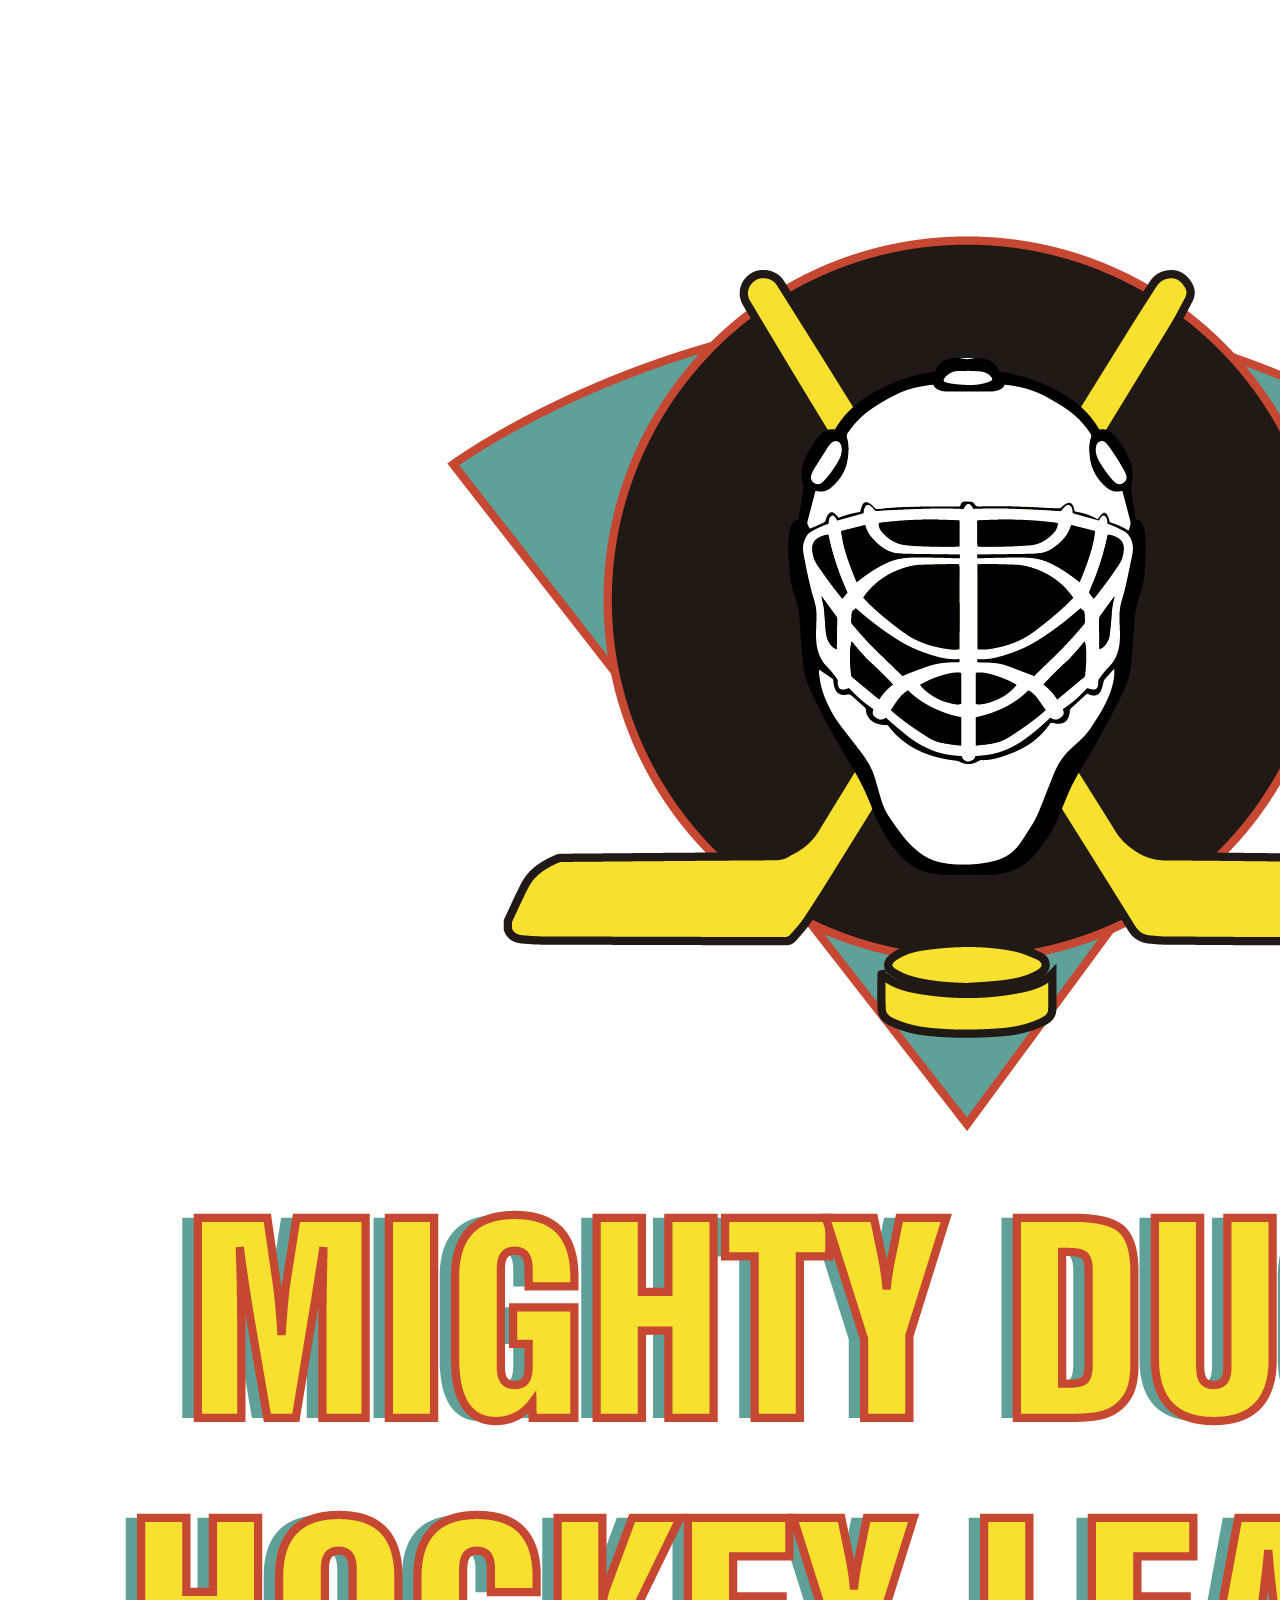
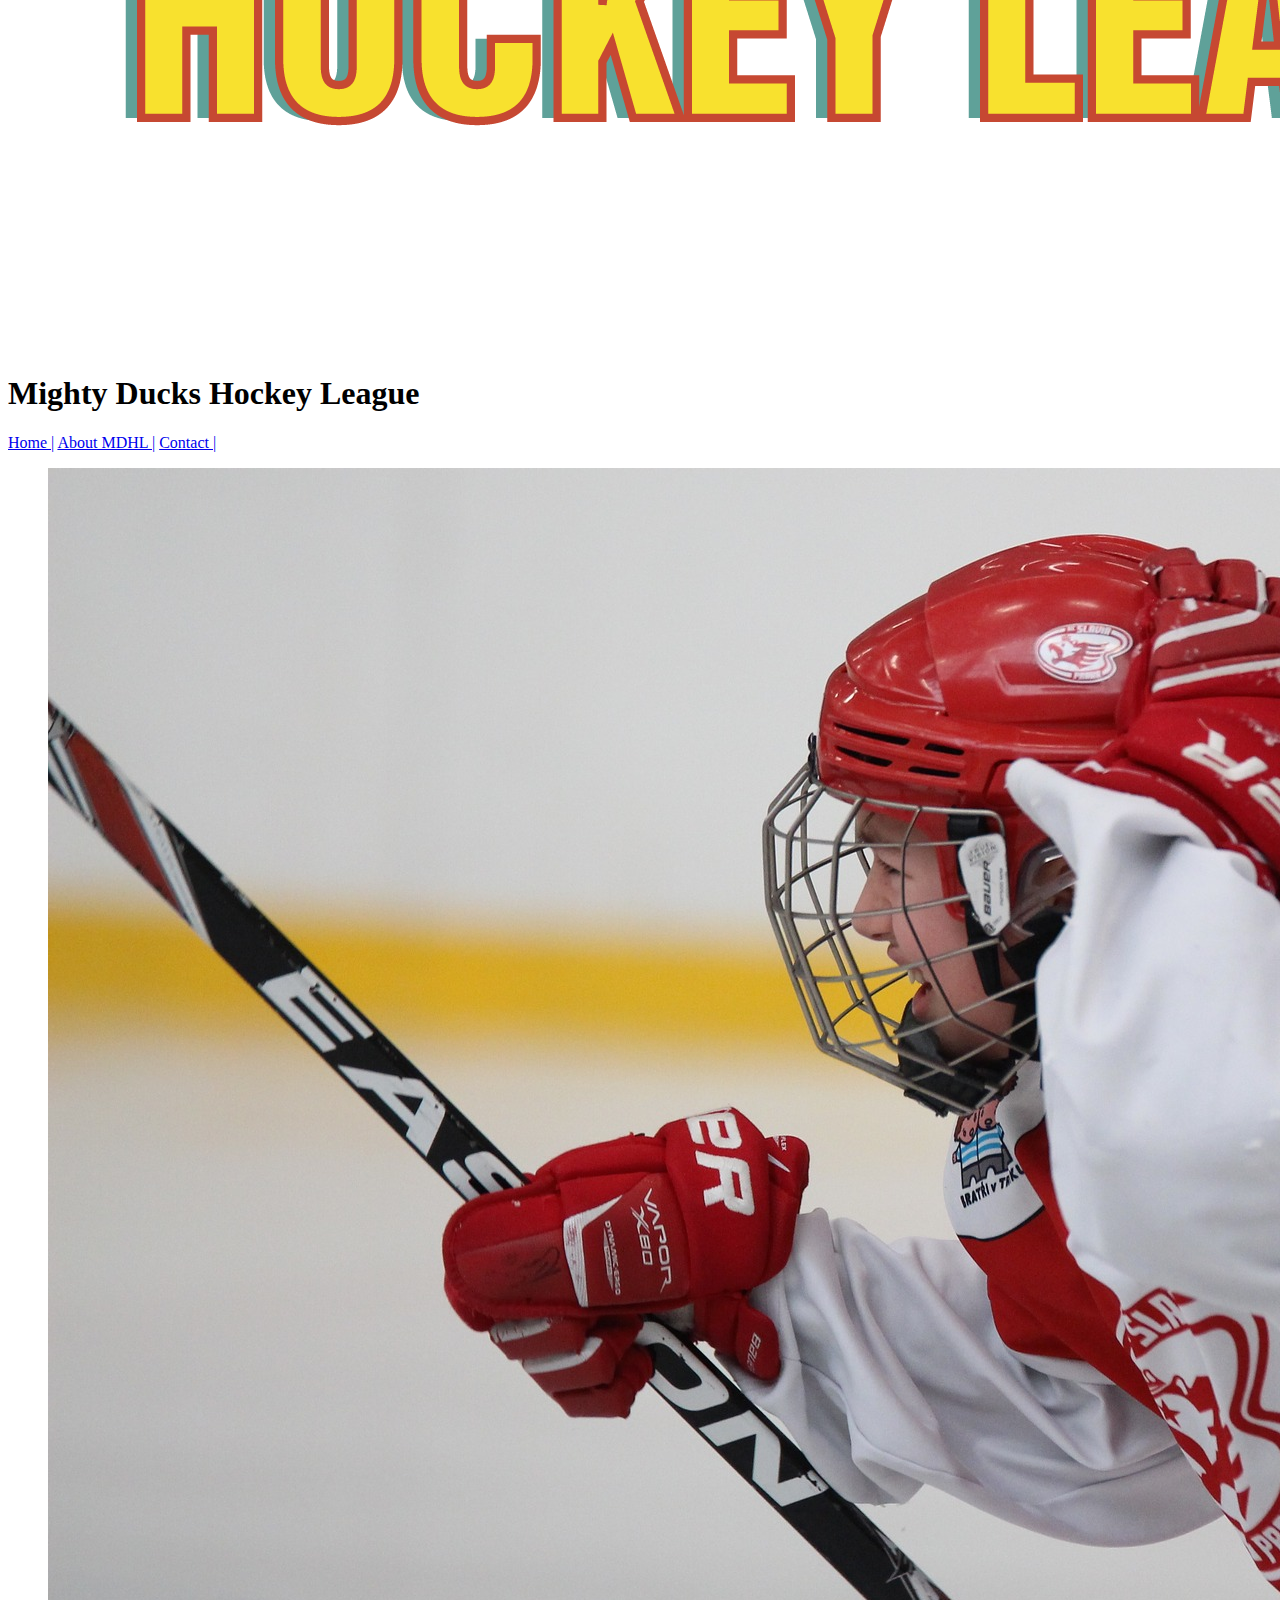
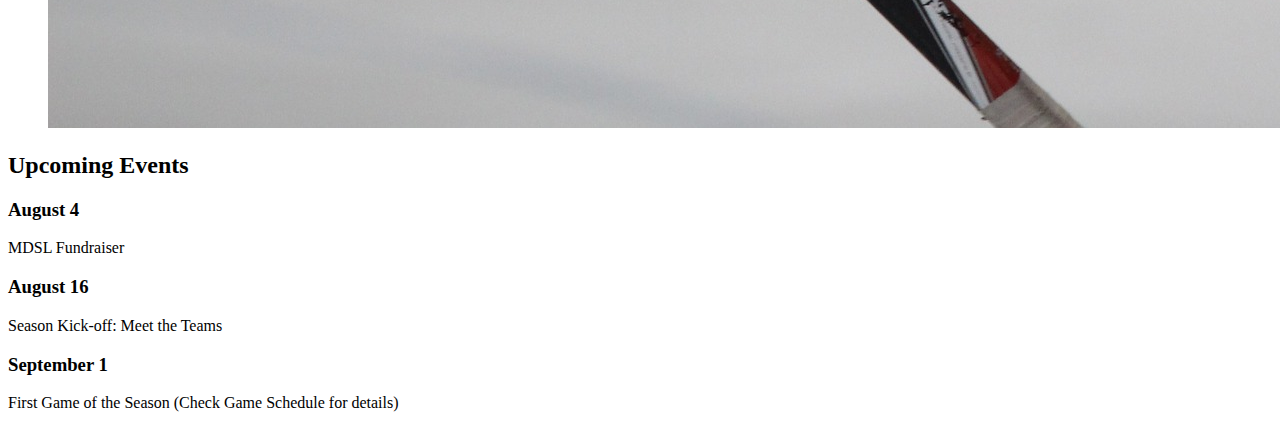
==== index.html @ 6eafa9bc "version 1" ====
<!DOCTYPE html>
<html lang="en">

<head>
    <meta charset="UTF-8">
    <meta http-equiv="X-UA-Compatible" content="IE=edge">
    <meta name="viewport" content="width=device-width, initial-scale=1.0">
    <title>Home</title>
</head>

<body>
    <header>
        <img src="./assets/LogoMightyducks-01.png" alt="Logo">
        <h1>Mighty Ducks Hockey League</h1>
        <nav>
            <a href="index.html">Home |</a>
            <a href="about.html"> About MDHL |</a>
            <a href="contact.html"> Contact |</a>
        </nav>
    </header>
    <main>
        <figure>
            <img src="./assets/hockey1.jpg" alt="hokey 1">
        </figure>
        <section>
            <h2>Upcoming Events</h2>
            <article>
                <h3> August 4</h3>
                <p> MDSL Fundraiser</p>
            </article>
            <article>
                <h3>August 16</h3>
                <p> Season Kick-off: Meet the Teams</p>
            </article>
            <article>
                <h3>September 1</h3>
                <p> First Game of the Season (Check Game Schedule for details)</p>
            </article>
        </section>
    </main>

</body>

</html>
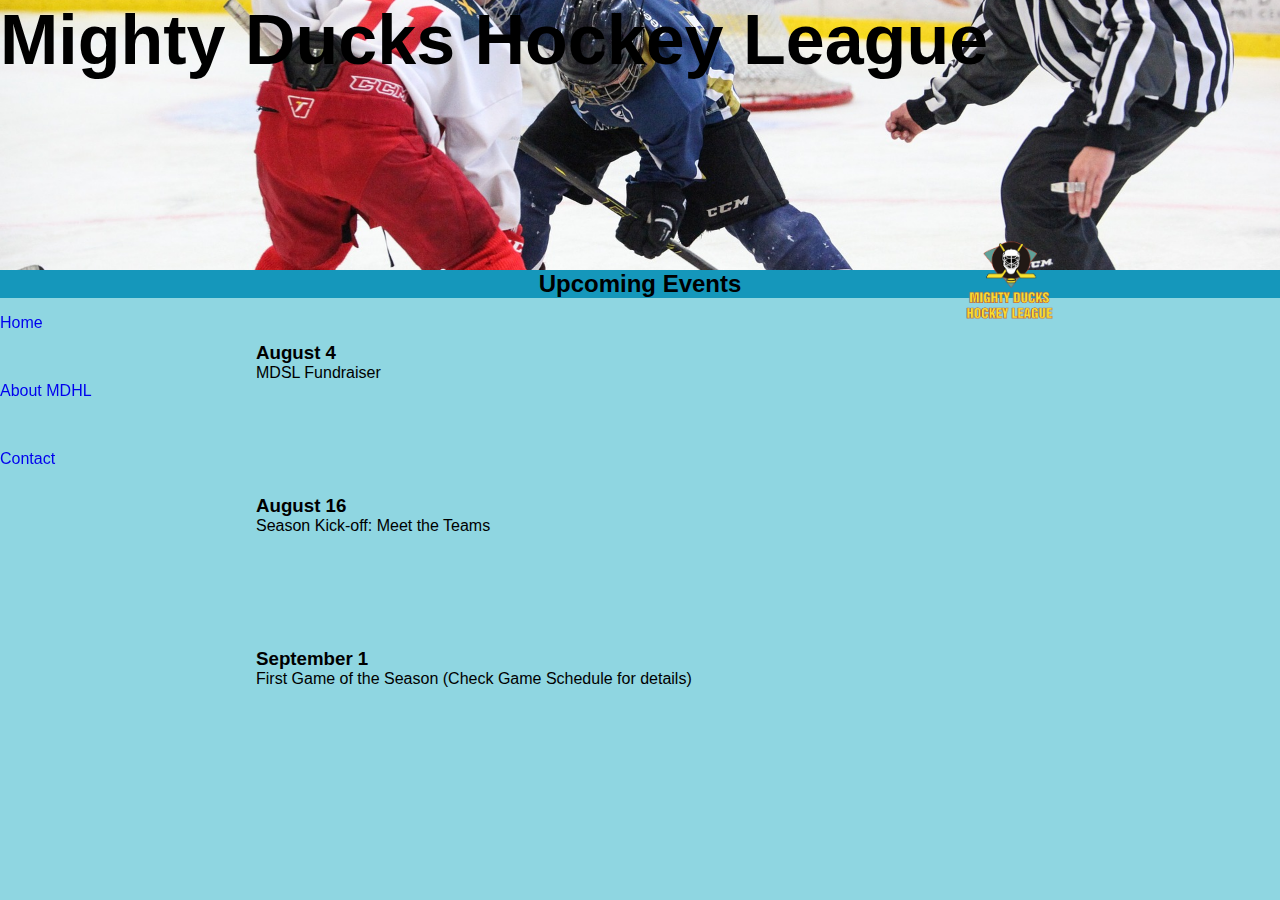
==== commit bc1d7051: "version 2" ====
--- a/index.html
+++ b/index.html
@@ -5,39 +5,39 @@
     <meta charset="UTF-8">
     <meta http-equiv="X-UA-Compatible" content="IE=edge">
     <meta name="viewport" content="width=device-width, initial-scale=1.0">
+    <link rel="stylesheet" href="./style/style.css">
     <title>Home</title>
 </head>
 
 <body>
     <header>
-        <img src="./assets/LogoMightyducks-01.png" alt="Logo">
+        <img  src="./assets/LogoMightyducks-01.png" class="logo" alt="Logo">
         <h1>Mighty Ducks Hockey League</h1>
+        <img src="./assets/design1_image1.jpg" class="img-header" alt="hokey 1">
         <nav>
-            <a href="index.html">Home |</a>
-            <a href="about.html"> About MDHL |</a>
-            <a href="contact.html"> Contact |</a>
+            <a href="index.html">Home</a>
+            <a href="about.html"> About MDHL</a>
+            <a href="contact.html"> Contact</a>
         </nav>
     </header>
     <main>
-        <figure>
-            <img src="./assets/hockey1.jpg" alt="hokey 1">
-        </figure>
-        <section>
-            <h2>Upcoming Events</h2>
-            <article>
+        <section >
+            <h2 class="tittle-section">Upcoming Events</h2>
+            <article class="article1">
                 <h3> August 4</h3>
                 <p> MDSL Fundraiser</p>
             </article>
-            <article>
+            <article class="article2">
                 <h3>August 16</h3>
                 <p> Season Kick-off: Meet the Teams</p>
             </article>
-            <article>
+            <article class="article3">
                 <h3>September 1</h3>
                 <p> First Game of the Season (Check Game Schedule for details)</p>
             </article>
         </section>
     </main>
+    
 
 </body>
 
--- a/style/style.css
+++ b/style/style.css
@@ -0,0 +1,82 @@
+*{
+    margin: 0;
+    padding: 0;  
+    font-family: Arial, Helvetica, sans-serif;
+    
+}
+header{
+   
+    height: 30vh;
+    z-index: 1;  
+    position: sticky;
+    top: 0; 
+    margin-bottom: 155px;  
+    
+}
+
+h1{
+    position: absolute;
+    font-size: 70px;
+}
+
+.logo{
+    height: 100px;
+    width: 100px;
+    padding-right: 15%;
+    display: inline;
+    position: absolute;
+    top:85%;
+    left:75%;
+}
+body{
+    background-color: #8FD6E1;
+}
+
+.img-header{
+    object-fit: cover;
+    width:100%;
+    height:100%;
+}
+
+nav{
+    margin-top: 40px;
+    width: 200px; 
+    position: fixed;
+}
+nav a{
+    display: block;
+    width: 100px;
+    margin-bottom: 50px;
+    text-decoration: none;
+
+}
+
+section{
+    width: 300px;
+}
+
+.tittle-section{
+    position: absolute;
+    top:30%;
+    background-color: #1597BB;
+    width: 100%;
+    text-align: center;
+}
+
+.article1{
+    position: absolute;
+    top: 38%;
+    left: 20%;
+}
+.article2{
+    position: absolute;
+    top: 55%;
+    left: 20%;
+}
+.article3{
+    position: absolute;
+    top: 72%;
+    left: 20%;
+}
+
+
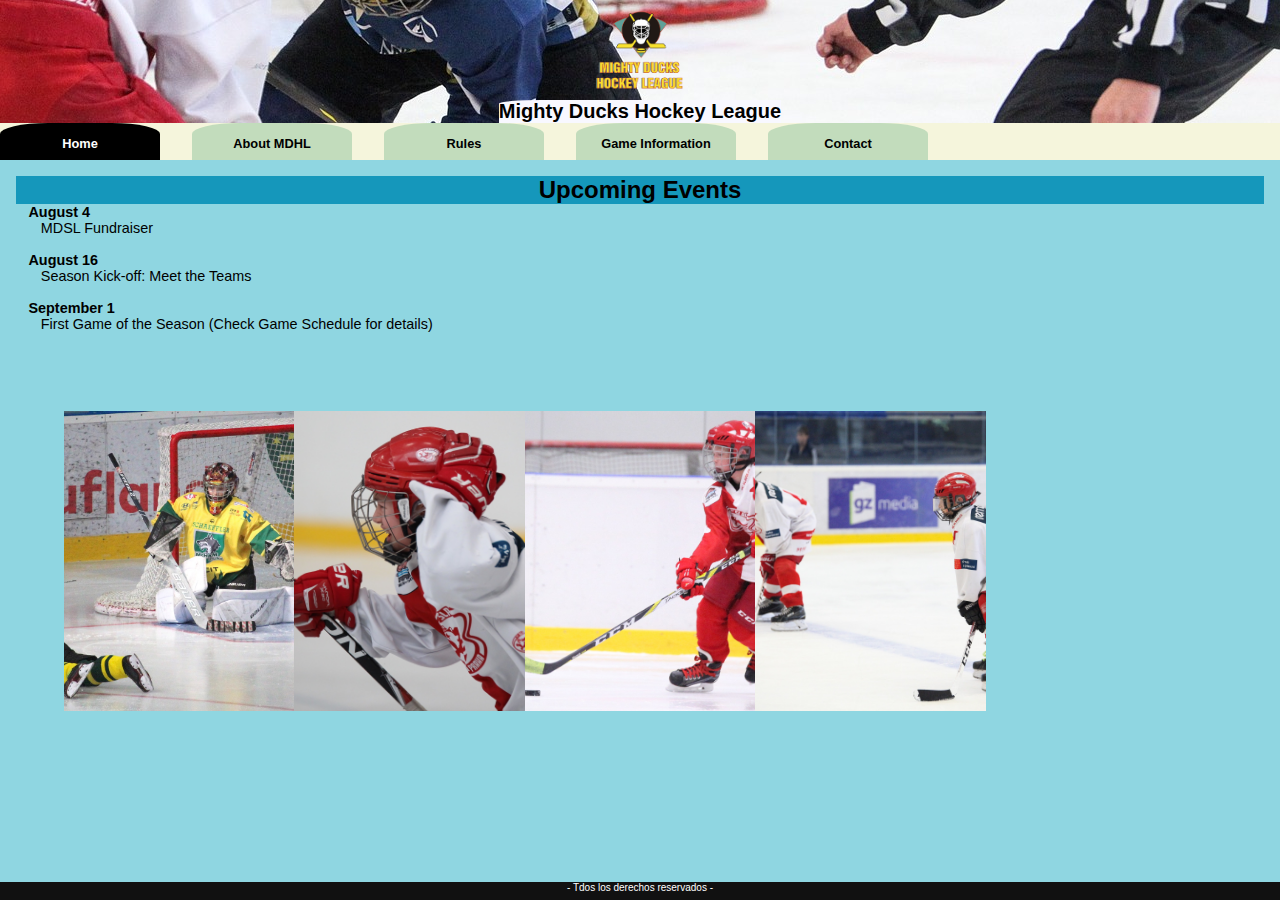
==== commit 49965d01: "version 3" ====
--- a/index.html
+++ b/index.html
@@ -6,38 +6,63 @@
     <meta http-equiv="X-UA-Compatible" content="IE=edge">
     <meta name="viewport" content="width=device-width, initial-scale=1.0">
     <link rel="stylesheet" href="./style/style.css">
+    <link rel="shortcut icon" href="./assets/LogoMightyducks-01.png">
     <title>Home</title>
 </head>
 
 <body>
     <header>
-        <img  src="./assets/LogoMightyducks-01.png" class="logo" alt="Logo">
+
+        <img src="./assets/LogoMightyducks-01.png" class="logo" alt="Logo">
         <h1>Mighty Ducks Hockey League</h1>
-        <img src="./assets/design1_image1.jpg" class="img-header" alt="hokey 1">
-        <nav>
-            <a href="index.html">Home</a>
-            <a href="about.html"> About MDHL</a>
-            <a href="contact.html"> Contact</a>
-        </nav>
     </header>
+    <nav>
+        <a class="active" href="#">Home</a>
+        <a href="about.html"> About MDHL</a>
+        <a href="rules.html"> Rules</a>
+        <a href="gameInfo.html"> Game Information</a>
+        <a href="contact.html"> Contact</a>
+    </nav>
     <main>
-        <section >
+        <section>
             <h2 class="tittle-section">Upcoming Events</h2>
-            <article class="article1">
-                <h3> August 4</h3>
-                <p> MDSL Fundraiser</p>
-            </article>
-            <article class="article2">
-                <h3>August 16</h3>
-                <p> Season Kick-off: Meet the Teams</p>
-            </article>
-            <article class="article3">
-                <h3>September 1</h3>
-                <p> First Game of the Season (Check Game Schedule for details)</p>
-            </article>
+            <dl>
+                <dt>
+                    August 4
+                </dt>
+                <dd>
+                    MDSL Fundraiser
+                </dd>
+                <dt>
+                    August 16
+                </dt>
+                <dd>
+                    Season Kick-off: Meet the Teams
+                </dd>
+                <dt>
+                    September 1
+                </dt>
+                <dd>
+                    First Game of the Season (Check Game Schedule for details)
+                </dd>
+            </dl>
+            
         </section>
+
+        <div class="galeria">
+            <img src="./assets/design1_image2.jpg" alt="">
+            <img src="./assets/hockey1.jpg" alt="">
+            <img src="./assets/hockey2.jpg" alt="">
+            <img src="./assets/hockey3.jpg" alt="">
+            
+            
+        </div>
+
+
     </main>
-    
+<footer>
+    <p>- Tdos los derechos reservados - </p>
+</footer>
 
 </body>
 
--- a/style/style.css
+++ b/style/style.css
@@ -1,82 +1,194 @@
-*{
+* {
     margin: 0;
-    padding: 0;  
-    font-family: Arial, Helvetica, sans-serif;
-    
-}
-header{
-   
-    height: 30vh;
-    z-index: 1;  
-    position: sticky;
-    top: 0; 
-    margin-bottom: 155px;  
-    
+    padding: 0;
+    box-sizing: border-box;
+
+    font-family: sans-serif;
+
+
 }
 
-h1{
-    position: absolute;
-    font-size: 70px;
+header {
+
+   /* height: 20vh;*/
+    display: flex;
+    align-items: center;
+    flex-wrap: wrap;
+    background-image: url(/assets/design1_image1.jpg);
+    background-repeat: no-repeat;
+    background-position: 80%;
+    flex-direction: column;
+
 }
 
-.logo{
+main {
+    height: 70vh;
+   padding: 1rem;
+    display: flex;
+    flex-wrap: wrap;
+    justify-content: center;
+  /*  align-items: center;*/
+
+}
+.galeria{
+    width: 90vw;
+    height: 300px;
+    display: flex;
+}
+
+.galeria img{
+    width: 20%;
+    object-fit: cover;
+    transition: all 1s;
+}
+
+.galeria img:hover{
+    width: 50%;
+}
+
+
+h1 {
+    text-align: center;
+    font-size: 20px;
+    background-color: ghostwhite;
+    border-top-left-radius: 15%;
+}
+
+.logo {
     height: 100px;
     width: 100px;
-    padding-right: 15%;
-    display: inline;
-    position: absolute;
-    top:85%;
-    left:75%;
+
 }
-body{
+
+body {
     background-color: #8FD6E1;
 }
 
-.img-header{
+.img-header {
     object-fit: cover;
-    width:100%;
-    height:100%;
+    width: 100%;
+    height: 100%;
 }
 
-nav{
-    margin-top: 40px;
-    width: 200px; 
-    position: fixed;
+nav {
+    min-height: 3vh;
+    background-color: beige;
+    display: flex;
+    gap: 2rem;
+    /*  padding: 0.5rem;*/
+    flex-wrap: wrap;
+    justify-content: flex-start;
+    align-items: center;
 }
-nav a{
-    display: block;
-    width: 100px;
-    margin-bottom: 50px;
-    text-decoration: none;
+
+.table-game {
+
+    width: 60vw;
+    height: 30vh;
+    border-collapse: collapse;
+    border: 1px solid black;
+    border-radius: 6px;
+    color: rgb(0, 0, 0);
+    font-size: 20px;
 
 }
 
-section{
-    width: 300px;
+  .table-game th{
+background-color: #28383a;
+color: white;
+  }
+
+  .table-game tr:nth-child(even) {
+    background-color: #02b3aa4e;
+    border: black 1px solid;
 }
 
-.tittle-section{
-    position: absolute;
-    top:30%;
+
+
+
+article {
+   /* margin: 50px;*/
+}
+
+nav a {
+    width: 10rem;
+    text-align: center;
+    text-decoration: none;
+    height: 2.3rem;
+    /* border: 1px solid rgb(194, 180, 180);
+   /* border-radius: 1rem;*/
+    padding: 0.8rem;
+    color: rgb(0, 0, 0);
+    font-weight: bolder;
+    font-size: 0.8rem;
+    background-color: rgb(194, 220, 188);
+    transition: all 1s;
+    border-top-left-radius: 30%;
+    border-top-right-radius: 30%;
+}
+
+a:hover {
+    transform: scale(1.1);
+    color: rgb(25, 11, 75);
+    background-color: rgb(194, 220, 188);
+    border: none;
+
+}
+
+#list-a-b-c-d {
+    list-style-type: lower-latin;
+    margin-left: 50px;
+}
+
+.active {
+    background-color: black;
+    color: white;
+}
+
+dt {
+    font-weight: bold;
+}
+
+dl,
+dd {
+    font-size: 0.9rem;
+    margin-left: 1%;
+}
+
+dd {
+    margin-bottom: 1rem;
+}
+
+section {
+    width: 100%;
+   
+}
+
+
+.tittle-section {
+
     background-color: #1597BB;
     width: 100%;
     text-align: center;
 }
-
-.article1{
-    position: absolute;
-    top: 38%;
-    left: 20%;
-}
-.article2{
-    position: absolute;
-    top: 55%;
-    left: 20%;
-}
-.article3{
-    position: absolute;
-    top: 72%;
-    left: 20%;
+.section-game{
+    text-align: center;
+    display: flex;
+    justify-content: space-evenly;
+    align-content: stretch;
+    flex-wrap: wrap;
 }
 
+footer {
 
+    background: #111;
+    color: #fff;
+    width: 100%;
+    position: fixed;
+    left: 0px;
+    bottom: 0px;
+    height: 2vh;
+    text-align: center;
+    font-size: 10px;
+
+}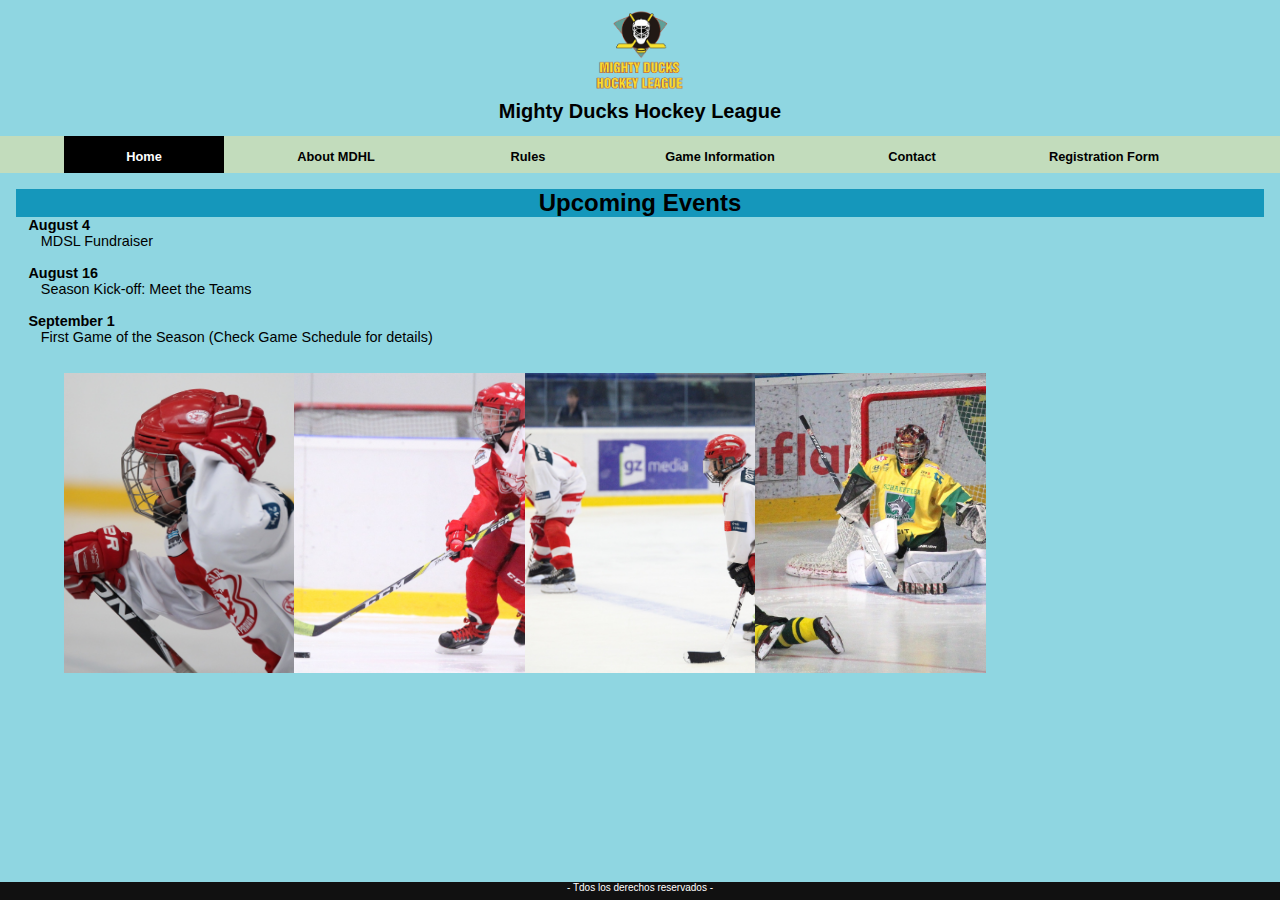
==== commit 13660839: "version 4" ====
--- a/index.html
+++ b/index.html
@@ -9,20 +9,31 @@
     <link rel="shortcut icon" href="./assets/LogoMightyducks-01.png">
     <title>Home</title>
 </head>
-
 <body>
     <header>
-
         <img src="./assets/LogoMightyducks-01.png" class="logo" alt="Logo">
         <h1>Mighty Ducks Hockey League</h1>
     </header>
+    
+    <div class="contenedorNAV">
     <nav>
+        <input type="checkbox" name="check" id="check">
+        <label for="check">
+            <svg fill="#000000" width="20" height="20" viewBox="-5.5 0 32 32" version="1.1" xmlns="http://www.w3.org/2000/svg">
+               
+                <path d="M1.375 9.156h18.063c0.781 0 1.375-0.594 1.375-1.375 0-0.75-0.594-1.344-1.375-1.344h-18.063c-0.781 0-1.375 0.594-1.375 1.344 0 0.781 0.594 1.375 1.375 1.375zM1.375 14.625h18.063c0.781 0 1.375-0.594 1.375-1.375 0-0.75-0.594-1.344-1.375-1.344h-18.063c-0.781 0-1.375 0.594-1.375 1.344 0 0.781 0.594 1.375 1.375 1.375zM1.375 20.094h18.063c0.781 0 1.375-0.594 1.375-1.344 0-0.781-0.594-1.375-1.375-1.375h-18.063c-0.781 0-1.375 0.594-1.375 1.375 0 0.75 0.594 1.344 1.375 1.344zM1.375 25.563h18.063c0.781 0 1.375-0.594 1.375-1.344 0-0.781-0.594-1.375-1.375-1.375h-18.063c-0.781 0-1.375 0.594-1.375 1.375 0 0.75 0.594 1.344 1.375 1.344z"></path>
+                </svg>
+    </label>
+        <div class="navR">
         <a class="active" href="#">Home</a>
         <a href="about.html"> About MDHL</a>
         <a href="rules.html"> Rules</a>
         <a href="gameInfo.html"> Game Information</a>
         <a href="contact.html"> Contact</a>
+        <a href="formRegis.html"> Registration Form</a>
+    </div>
     </nav>
+</div>
     <main>
         <section>
             <h2 class="tittle-section">Upcoming Events</h2>
@@ -50,10 +61,10 @@
         </section>
 
         <div class="galeria">
-            <img src="./assets/design1_image2.jpg" alt="">
             <img src="./assets/hockey1.jpg" alt="">
             <img src="./assets/hockey2.jpg" alt="">
             <img src="./assets/hockey3.jpg" alt="">
+            <img src="./assets/design1_image2.jpg" alt="">
             
             
         </div>
--- a/style/style.css
+++ b/style/style.css
@@ -10,48 +10,48 @@
 
 header {
 
-   /* height: 20vh;*/
+    /* height: 20vh;*/
     display: flex;
     align-items: center;
     flex-wrap: wrap;
-    background-image: url(/assets/design1_image1.jpg);
-    background-repeat: no-repeat;
-    background-position: 80%;
+    background-image: url(https://milanocortina2026.olympics.com/media/eudj1ngs/hockey-su-ghiaccio.jpg);
+    background-repeat: inherit;
+    background-position: 100%;
     flex-direction: column;
 
 }
 
 main {
-    height: 70vh;
-   padding: 1rem;
+    height: auto;
+    padding: 1rem;
     display: flex;
     flex-wrap: wrap;
     justify-content: center;
-  /*  align-items: center;*/
-
-}
-.galeria{
+    /*  align-items: center;*/
+
+}
+
+.galeria {
     width: 90vw;
     height: 300px;
     display: flex;
 }
 
-.galeria img{
+.galeria img {
     width: 20%;
     object-fit: cover;
     transition: all 1s;
 }
 
-.galeria img:hover{
-    width: 50%;
+.galeria img:hover {
+    width: 40%;
 }
 
 
 h1 {
     text-align: center;
     font-size: 20px;
-    background-color: ghostwhite;
-    border-top-left-radius: 15%;
+
 }
 
 .logo {
@@ -70,15 +70,16 @@
     height: 100%;
 }
 
-nav {
+nav div {
     min-height: 3vh;
-    background-color: beige;
+    background-color: rgb(194, 220, 188);
     display: flex;
     gap: 2rem;
     /*  padding: 0.5rem;*/
     flex-wrap: wrap;
     justify-content: flex-start;
     align-items: center;
+    padding-left: 5%;
 }
 
 .table-game {
@@ -93,24 +94,19 @@
 
 }
 
-  .table-game th{
-background-color: #28383a;
-color: white;
-  }
-
-  .table-game tr:nth-child(even) {
+.table-game th {
+    background-color: #28383a;
+    color: white;
+}
+
+.table-game tr:nth-child(even) {
     background-color: #02b3aa4e;
     border: black 1px solid;
 }
 
 
 
-
-article {
-   /* margin: 50px;*/
-}
-
-nav a {
+nav div a {
     width: 10rem;
     text-align: center;
     text-decoration: none;
@@ -123,12 +119,13 @@
     font-size: 0.8rem;
     background-color: rgb(194, 220, 188);
     transition: all 1s;
-    border-top-left-radius: 30%;
-    border-top-right-radius: 30%;
+
+
+
 }
 
 a:hover {
-    transform: scale(1.1);
+    transform: scale(1.5);
     color: rgb(25, 11, 75);
     background-color: rgb(194, 220, 188);
     border: none;
@@ -161,7 +158,7 @@
 
 section {
     width: 100%;
-   
+
 }
 
 
@@ -171,12 +168,62 @@
     width: 100%;
     text-align: center;
 }
-.section-game{
+
+.section-game {
     text-align: center;
     display: flex;
     justify-content: space-evenly;
     align-content: stretch;
     flex-wrap: wrap;
+}
+
+.maps:hover{
+    width: 400px;
+    height: 250px;
+    border-radius: 10%; 
+    border: 2px solid white;
+    margin: 1rem;
+}
+form{
+   
+    border: 2px solid rgb(10, 10, 10);
+    padding: 1rem;
+    border-radius: 1rem;
+    display: flex;
+    flex-direction: column;
+    
+    gap: 0.5rem;
+   width: 95%;
+        
+}
+.formulario{
+    display: flex;
+    align-items: center;
+    justify-content: center;
+    
+}
+
+fieldset{
+    padding: 0.5rem;
+    border: none;
+    
+  
+}
+div{
+    margin-top: 1%;
+}
+.flex-fieldset{
+    display: flex;
+    flex-direction: row;
+    width: 310px;
+    justify-content: space-between;
+}
+.flex-label{
+    display: flex;
+    flex-direction: column;
+}
+legend{
+    padding: 0.2rem;
 }
 
 footer {
@@ -191,4 +238,123 @@
     text-align: center;
     font-size: 10px;
 
-}+}
+
+#check {
+    display: none;
+}
+
+label[for="check"] {
+    display: none;
+}
+.contenedorNAV{
+    margin: 0%;
+}
+
+
+@media only screen and (max-width: 936px) {
+    .contenedorNAV {
+        flex-direction: column;
+    
+            margin: 0%;
+    }
+
+    .contenedorNAV>nav {
+
+        display: flex;
+        flex-direction: column;
+        align-items: center;
+        width: 100%;
+        z-index: 1;
+
+    }
+
+    .contenedorNAV>nav>div {
+        display: flex;
+        flex-direction: column;
+        align-items: center;
+        padding-left: 0%;
+        height: 0;
+        
+    }
+
+    .contenedorNAV>nav>div>a {
+        border: none;
+        display: none;
+     
+        opacity: 1;
+    }
+
+    label[for="check"] {
+        display: block;
+        margin: 5px;
+    }
+
+    #check:checked~div {
+        transition: all 1s ease;
+        height: auto;
+
+
+    }
+
+    #check:checked~div>a {
+        margin: 5px;
+        padding-left: 0%;
+        display: block;
+        opacity: 1;
+    }
+
+    .galeria {
+        width: 80%;
+        height: 50vh; 
+        display: flex;
+        flex-direction: column;
+        align-items: center;
+    }
+    
+    .galeria img {
+        height: 18%;
+        width: 100%;
+        object-fit: cover;
+        transition: all 1s;
+    }
+    
+    .galeria img:hover {
+        width: 100%;
+        height: 40%;
+    }
+
+
+}
+@media only screen and (max-width: 426px) {
+    .galeria {
+        width: 80%;
+        height: 50vh; 
+        display: flex;
+        flex-direction: column;
+        align-items: center;
+    }
+    
+    .galeria img {
+        height: 15%;
+        width: 100%;
+        object-fit: cover;
+        transition: all 1s;
+    }
+    
+    .galeria img:hover {
+        width: 100%;
+        height: 40%;
+    }
+}
+
+@media only screen and (min-width: 936px) and (max-width:1200px) {
+    nav div{
+        padding-left: 0%;
+        gap:0;
+    }
+  
+        nav div a {
+            width: 9rem;
+        }
+    }
